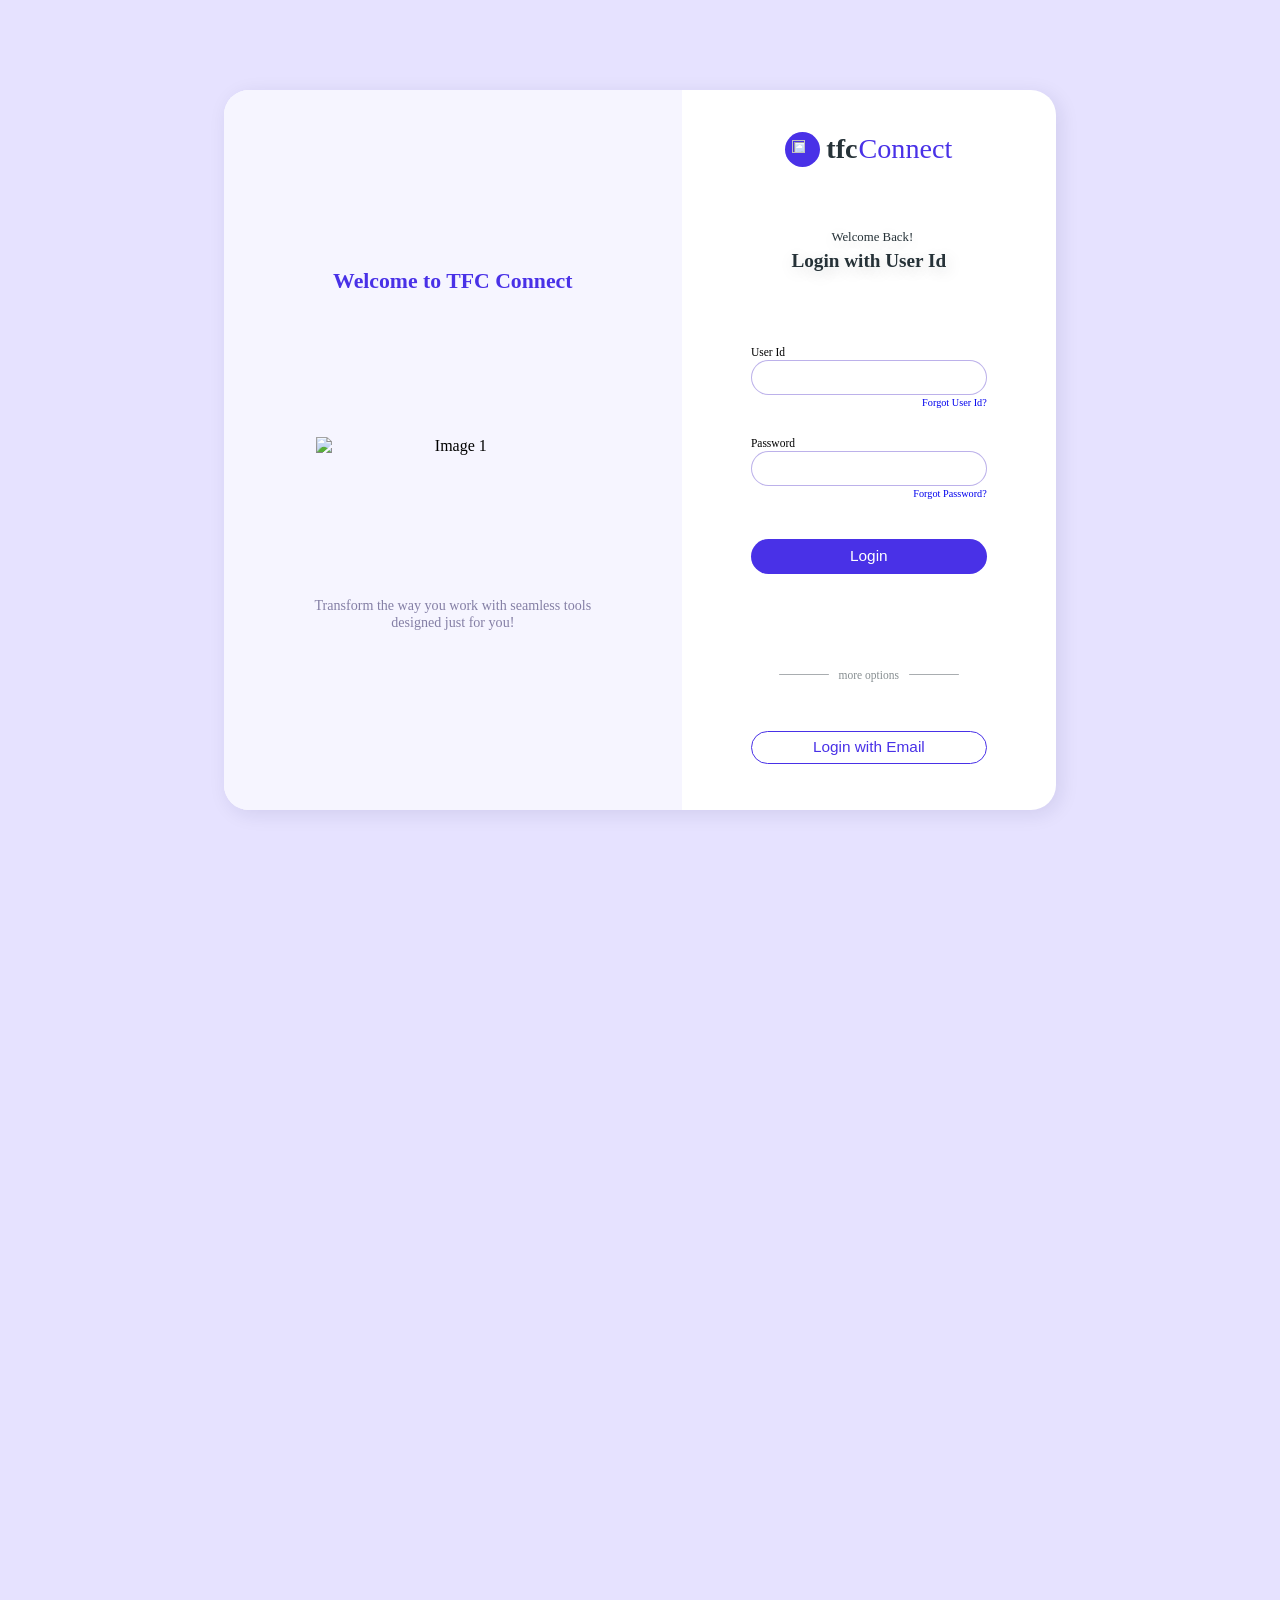
==== index.html @ 1e07c8b6 "update" ====
<!DOCTYPE html>
<html lang="en">
    <link rel='stylesheet' href='https://cdn-uicons.flaticon.com/2.6.0/uicons-solid-rounded/css/uicons-solid-rounded.css'>
<head>
    <title>Redirecting...</title>
    <script type="text/javascript">
        window.onload = function() {
            window.location.href = "App/login.html";
        };
    </script>
</head>
<body>
</body>
</html>
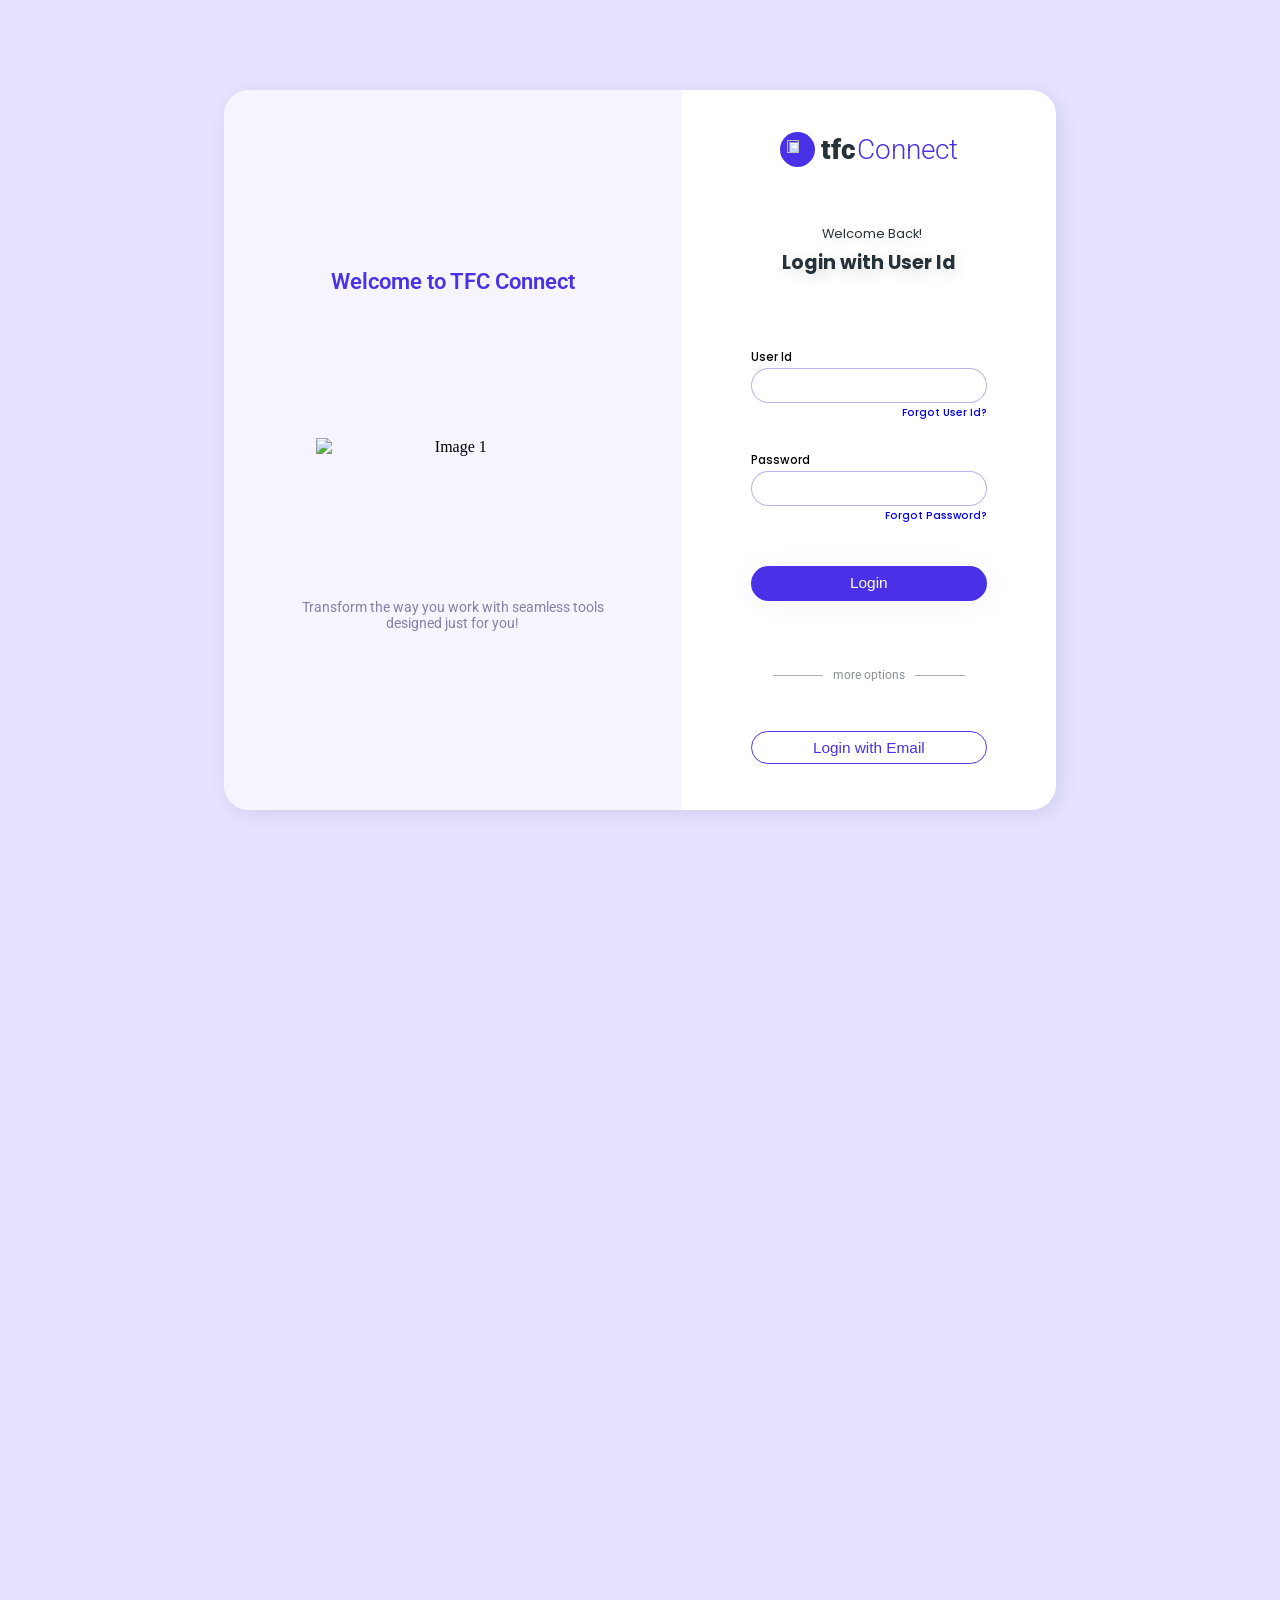
==== commit eb7513e7: "update" ====
--- a/index.html
+++ b/index.html
@@ -1,11 +1,12 @@
 <!DOCTYPE html>
 <html lang="en">
-    <link rel='stylesheet' href='https://cdn-uicons.flaticon.com/2.6.0/uicons-solid-rounded/css/uicons-solid-rounded.css'>
+    <link rel="icon" href="assets/favicon.png" type="image/png">
+
 <head>
     <title>Redirecting...</title>
     <script type="text/javascript">
         window.onload = function() {
-            window.location.href = "App/login.html";
+            window.location.href = "/App/login.html";
         };
     </script>
 </head>
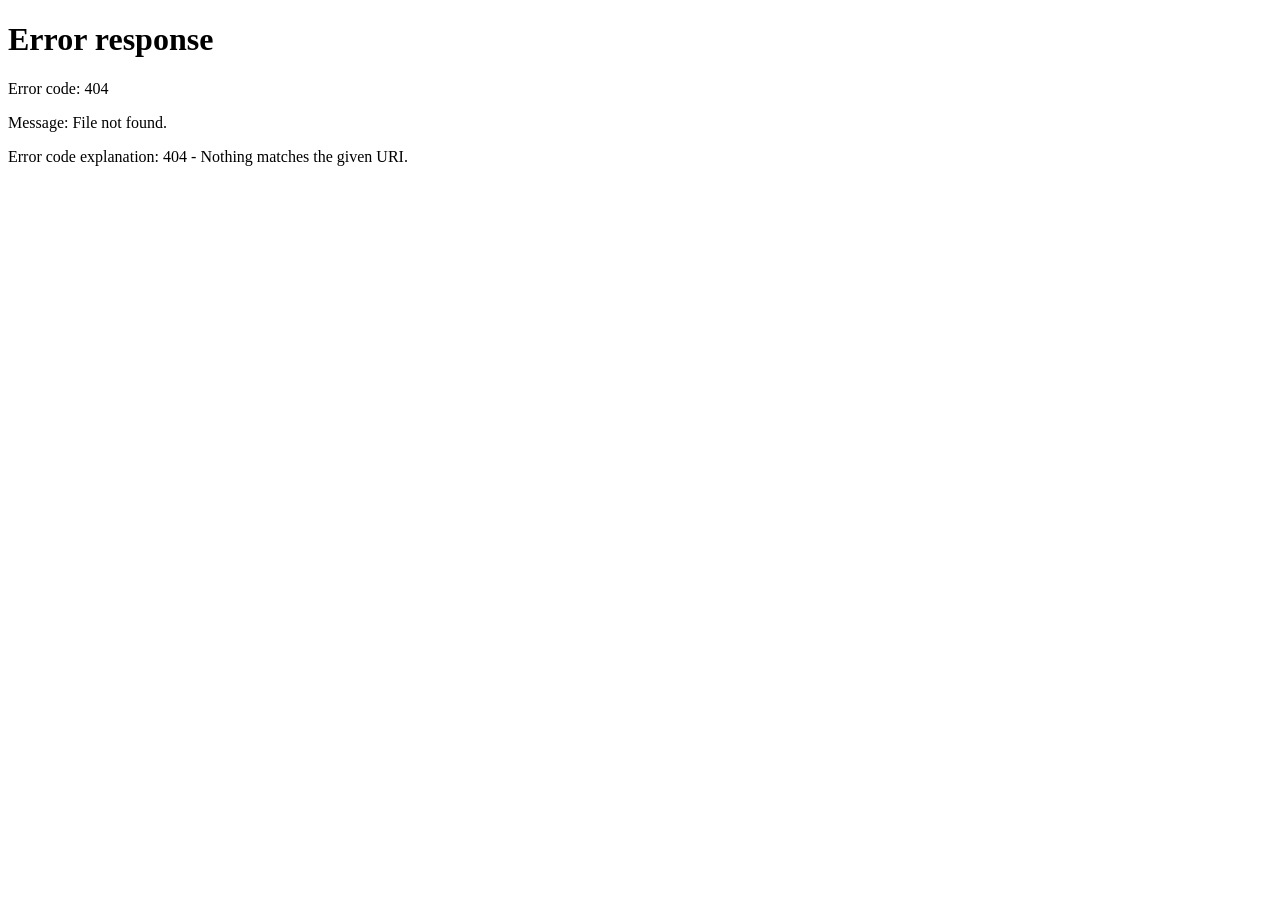
==== commit 79620eb4: "update" ====
--- a/index.html
+++ b/index.html
@@ -6,7 +6,7 @@
     <title>Redirecting...</title>
     <script type="text/javascript">
         window.onload = function() {
-            window.location.href = "/App/login.html";
+            window.location.href = "/TFC-Connect/App/login.html";
         };
     </script>
 </head>
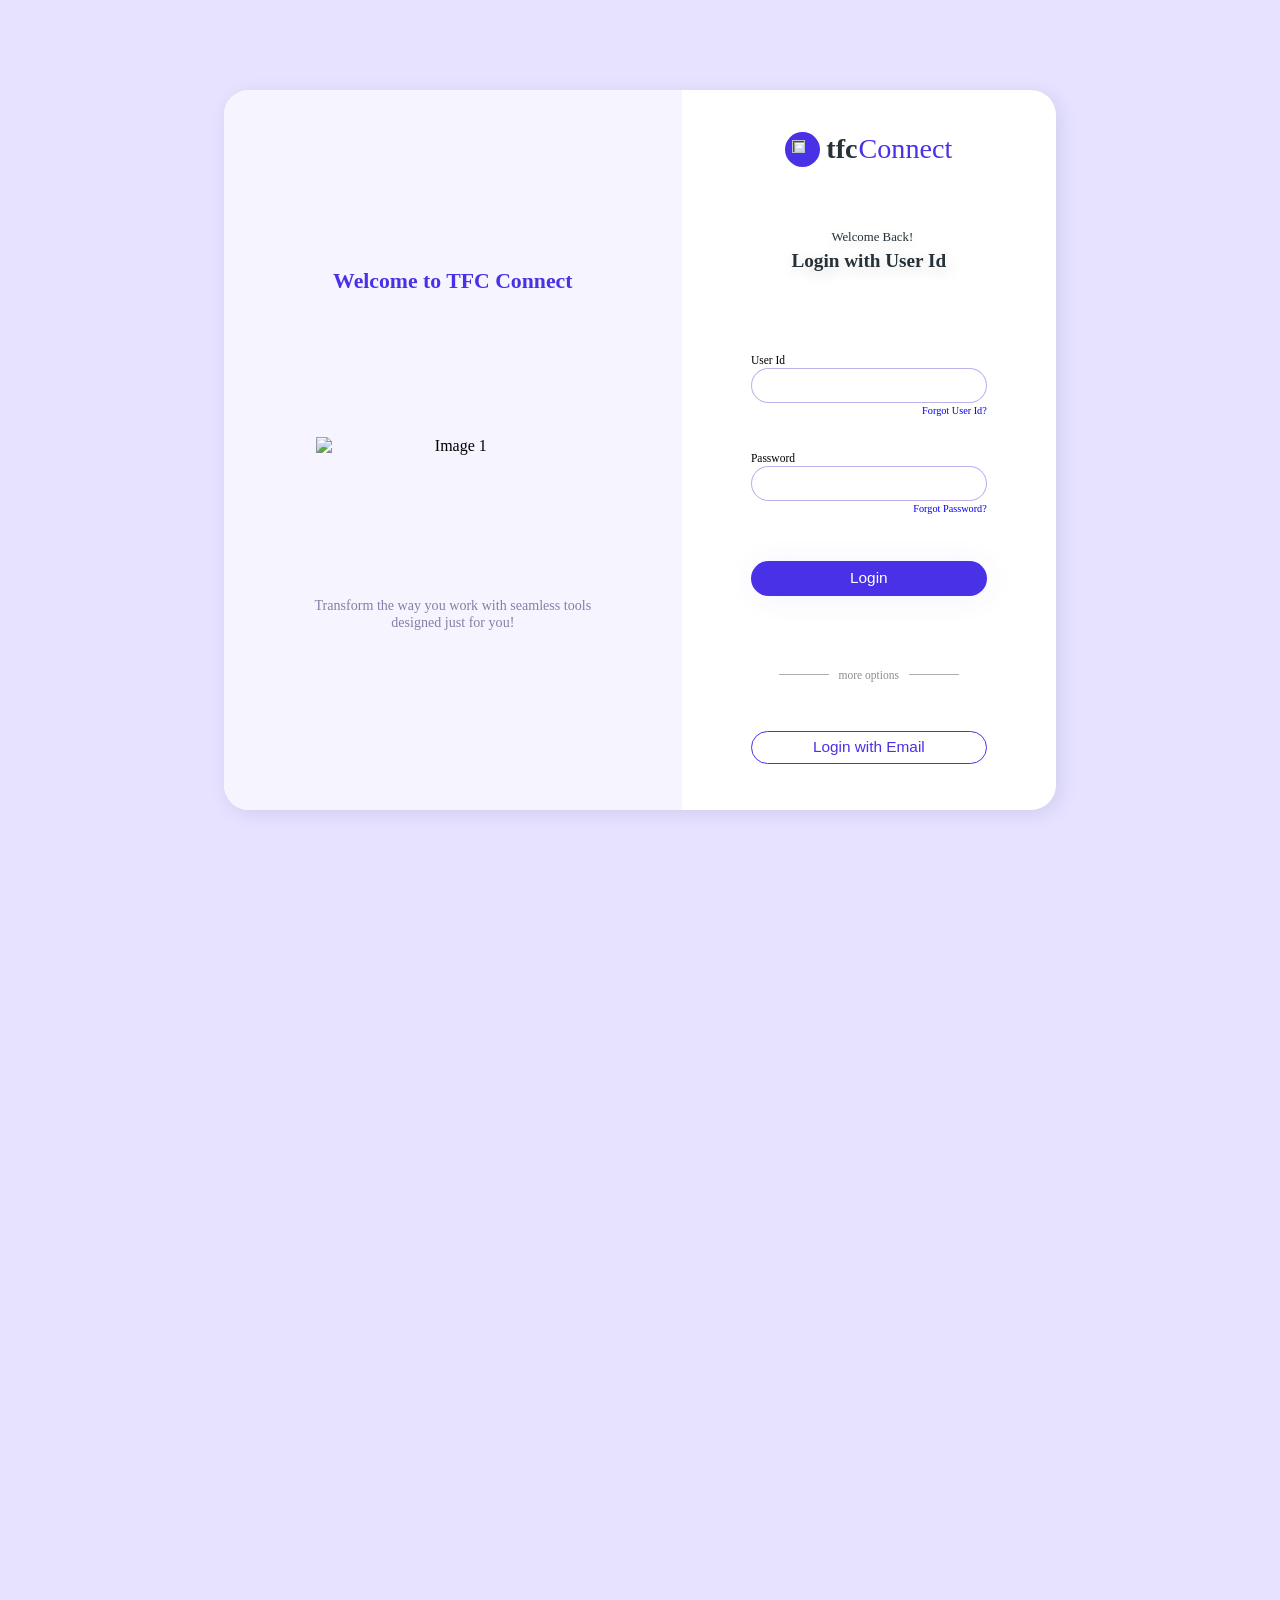
==== commit 355fa031: "update" ====
--- a/index.html
+++ b/index.html
@@ -6,7 +6,8 @@
     <title>Redirecting...</title>
     <script type="text/javascript">
         window.onload = function() {
-            window.location.href = "/TFC-Connect/App/login.html";
+            // window.location.href = "/TFC-Connect/App/login.html";
+            window.location.href = "/App/login.html";
         };
     </script>
 </head>
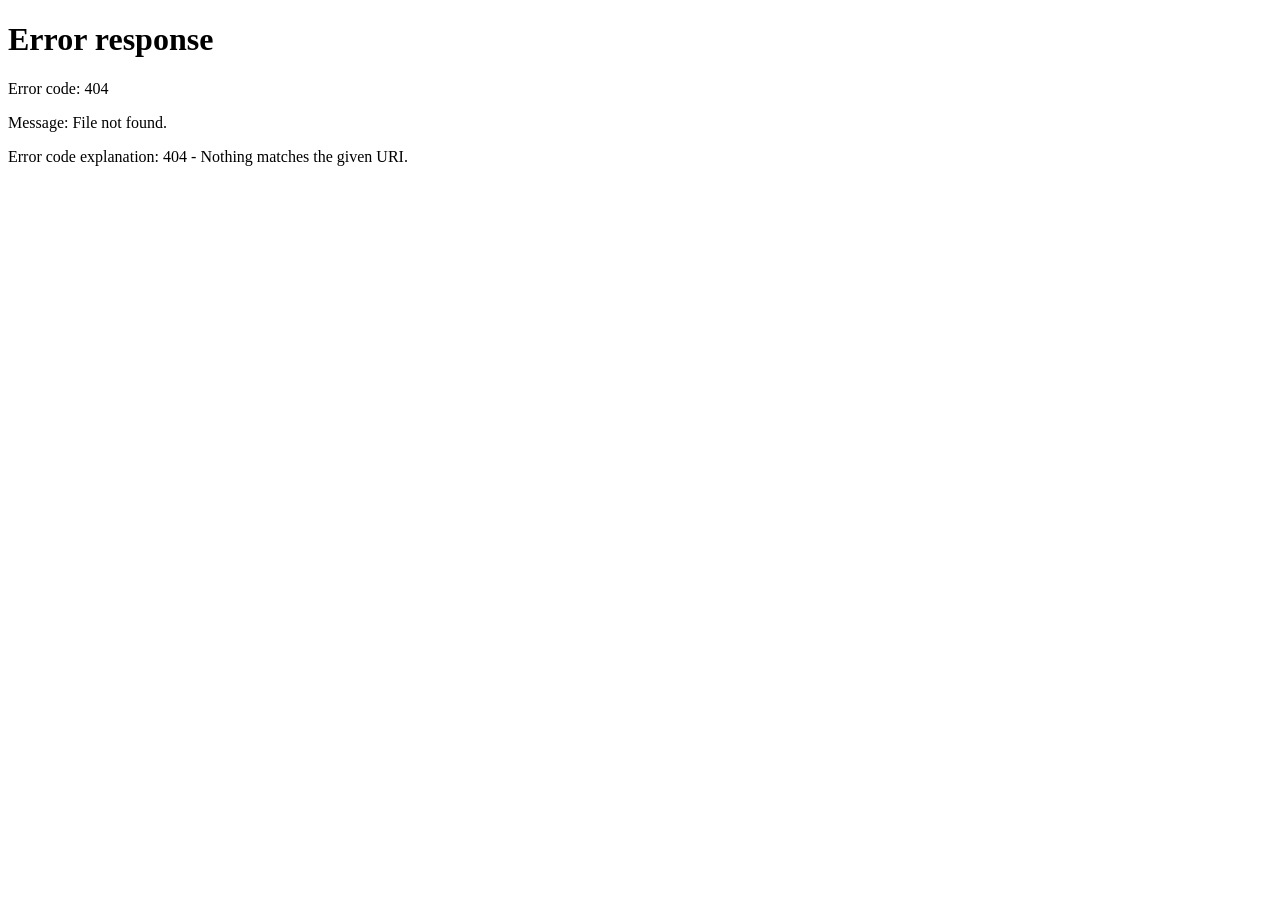
==== commit c1b63092: "update" ====
--- a/index.html
+++ b/index.html
@@ -1,13 +1,13 @@
 <!DOCTYPE html>
 <html lang="en">
-    <link rel="icon" href="assets/favicon.png" type="image/png">
+    <link rel="icon" href="/TFC-Connect/assets/favicon.png" type="image/png">
 
 <head>
     <title>Redirecting...</title>
     <script type="text/javascript">
         window.onload = function() {
-            // window.location.href = "/TFC-Connect/App/login.html";
-            window.location.href = "/App/login.html";
+            window.location.href = "/TFC-Connect/App/login.html";
+            // window.location.href = "/App/login.html";
         };
     </script>
 </head>
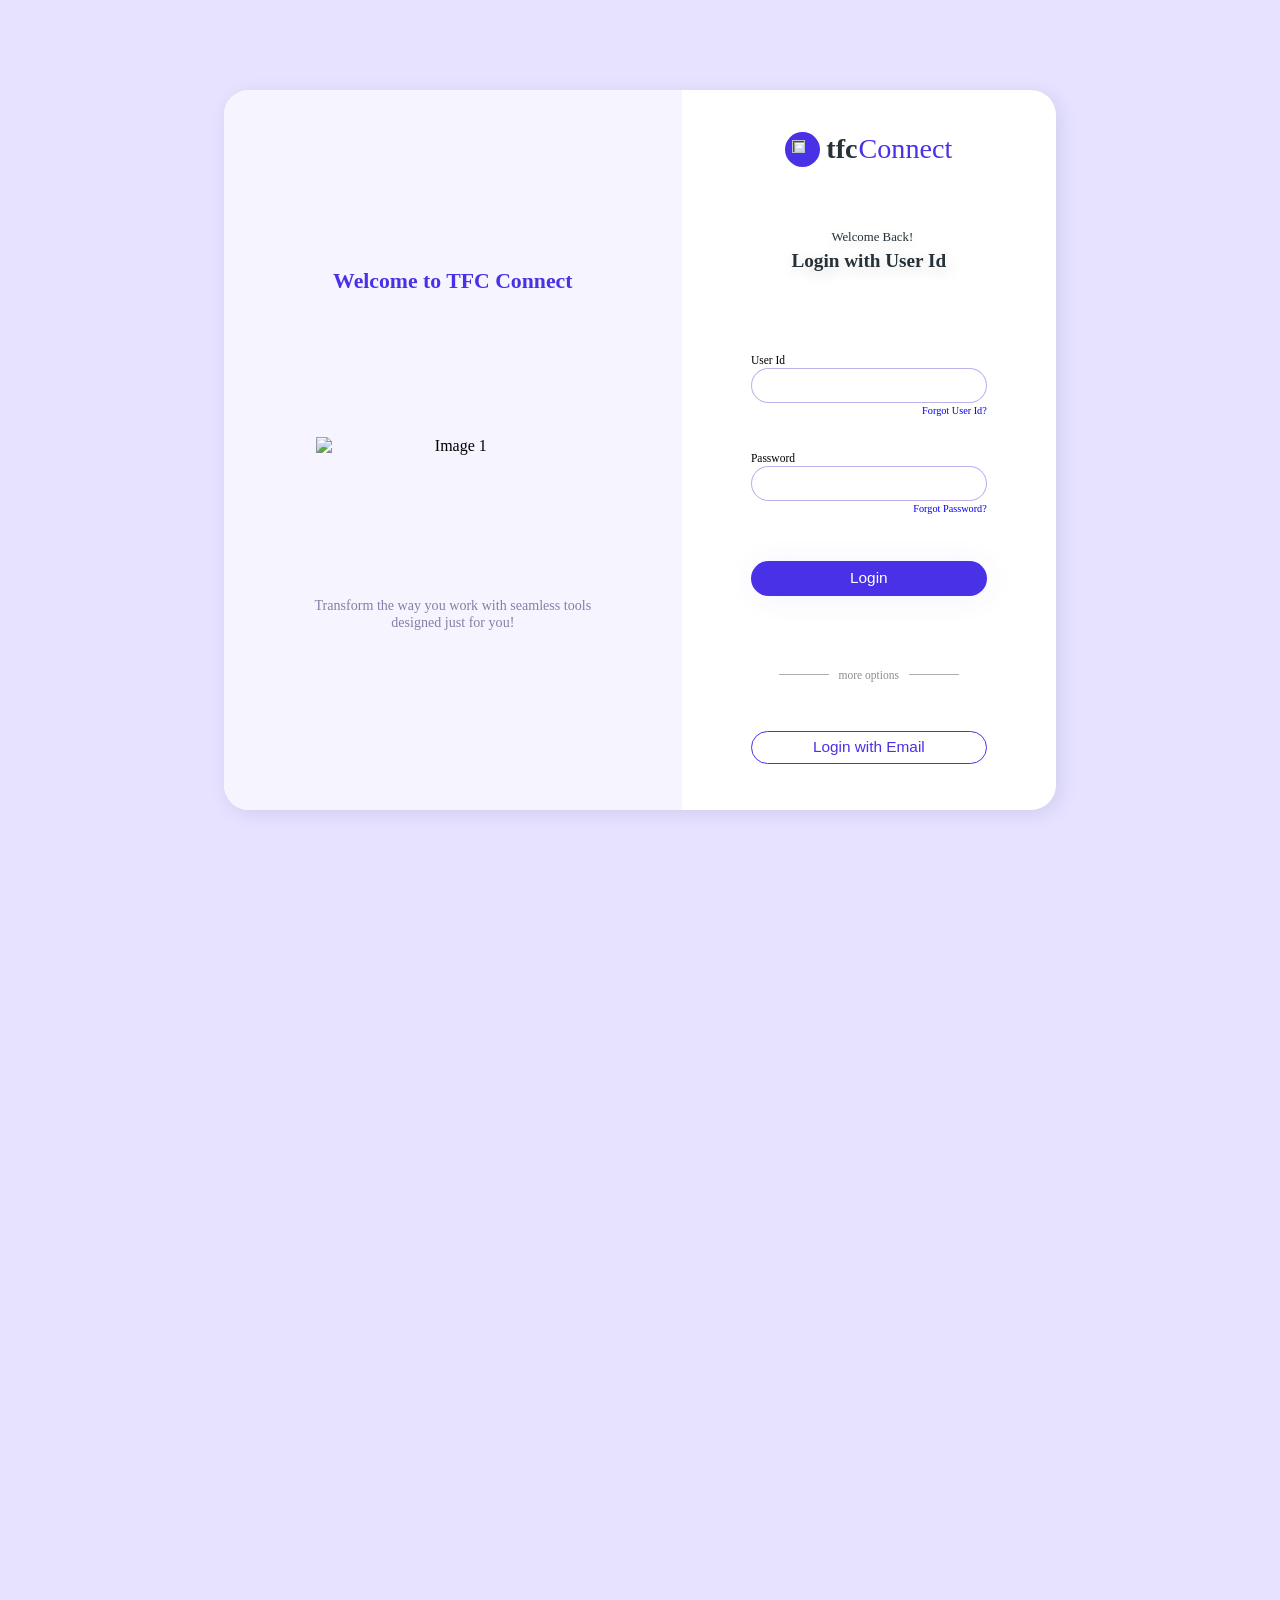
==== commit 1e6c1f87: "update" ====
--- a/index.html
+++ b/index.html
@@ -1,13 +1,13 @@
 <!DOCTYPE html>
 <html lang="en">
-    <link rel="icon" href="/TFC-Connect/assets/favicon.png" type="image/png">
+    <link rel="icon" href="assets/favicon.png" type="image/png">
 
 <head>
     <title>Redirecting...</title>
     <script type="text/javascript">
         window.onload = function() {
-            window.location.href = "/TFC-Connect/App/login.html";
-            // window.location.href = "/App/login.html";
+            // window.location.href = "/TFC-Connect/App/login.html";
+            window.location.href = "/App/login.html";
         };
     </script>
 </head>
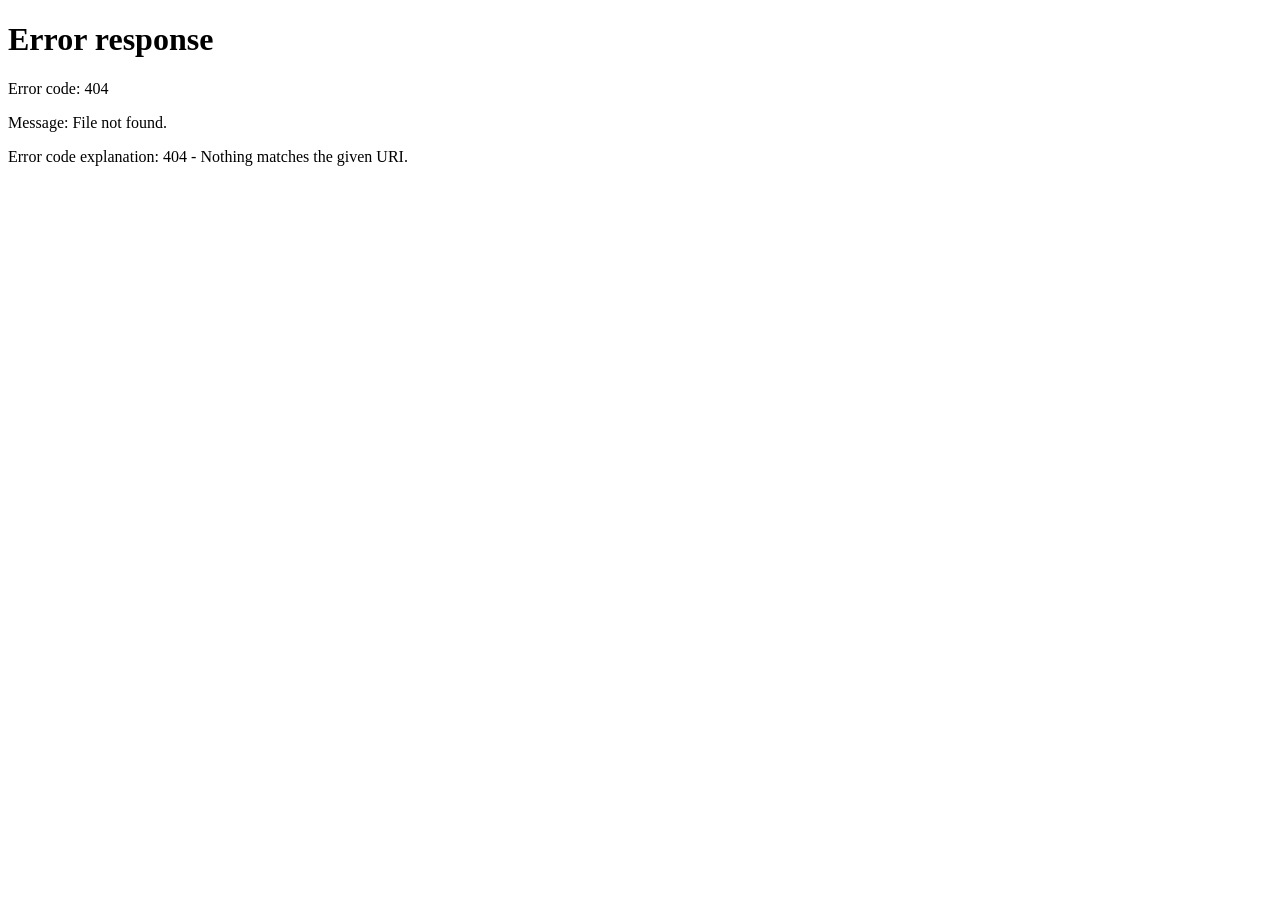
==== commit f52c6acc: "ok" ====
--- a/index.html
+++ b/index.html
@@ -7,7 +7,7 @@
     <script type="text/javascript">
         window.onload = function() {
             // window.location.href = "/TFC-Connect/App/login.html";
-            window.location.href = "/App/login.html";
+            window.location.href = "/TFC-Connect/App/login.html";
         };
     </script>
 </head>
